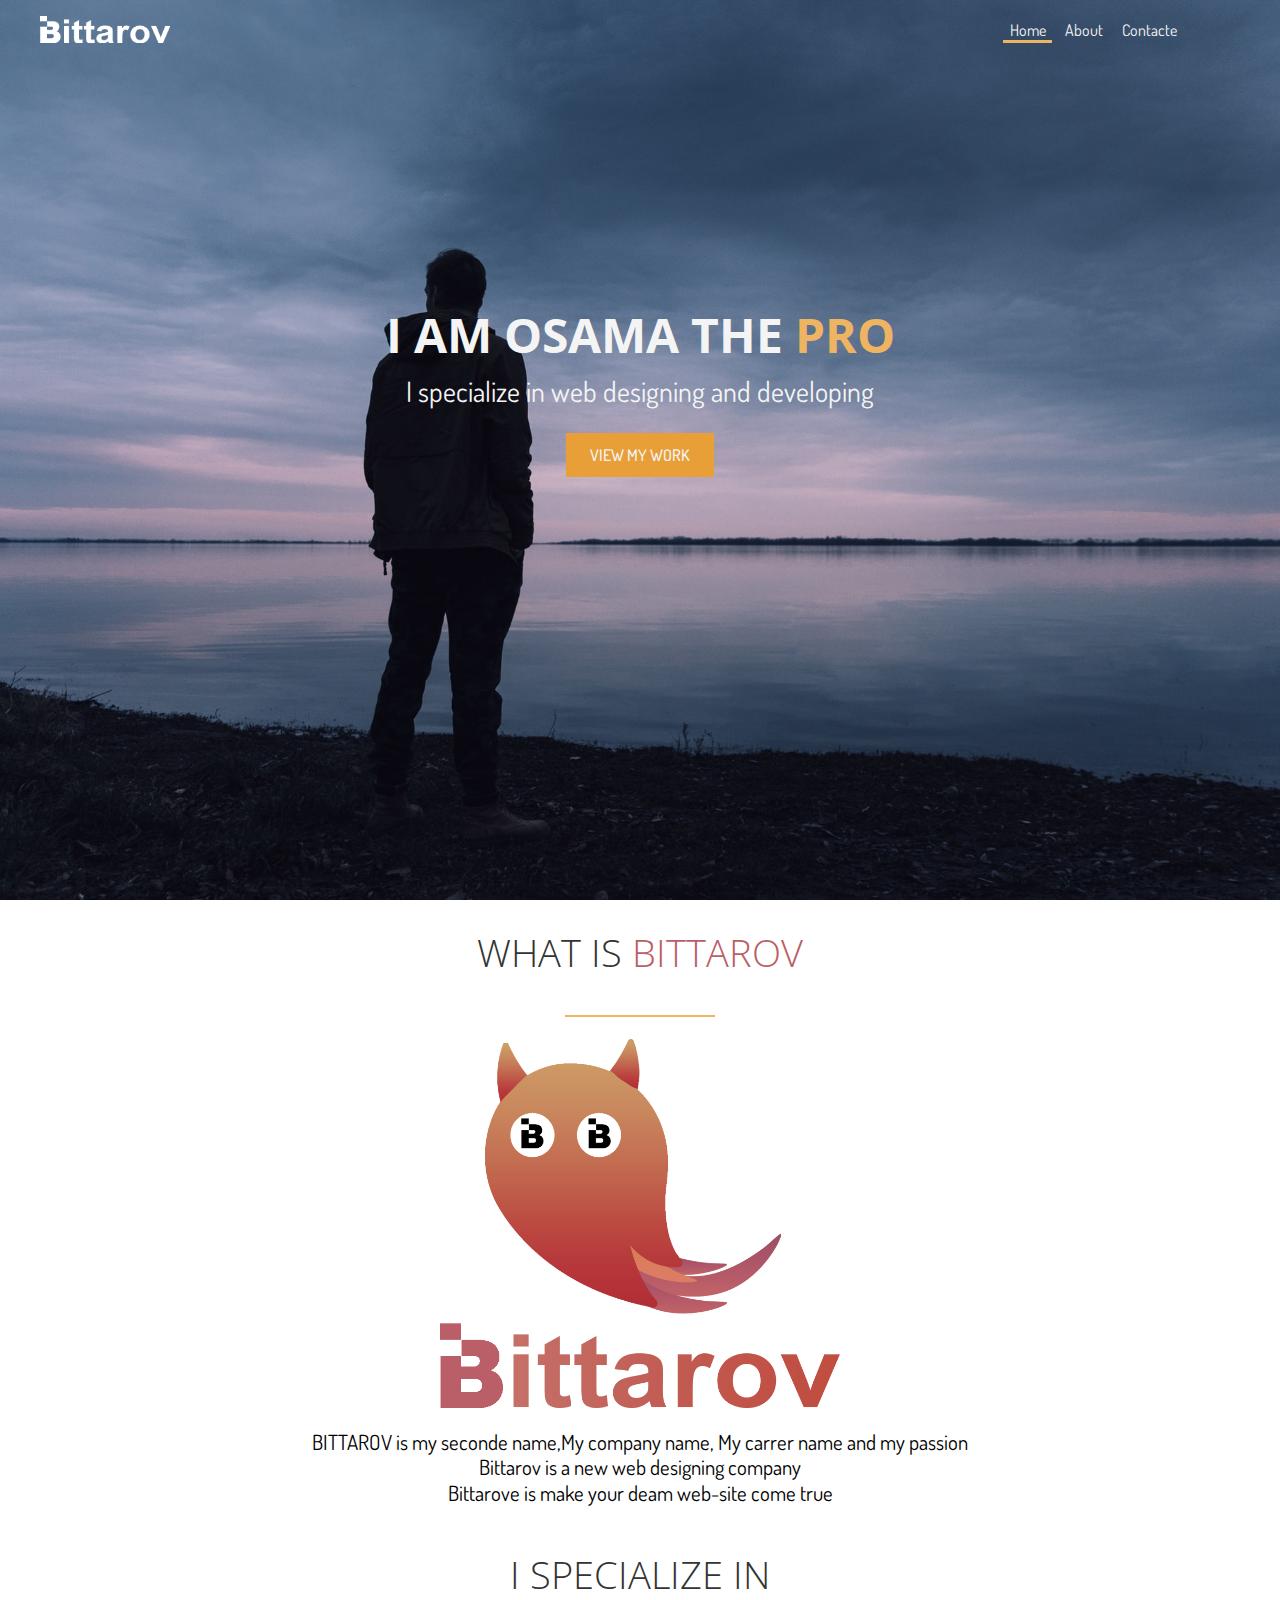
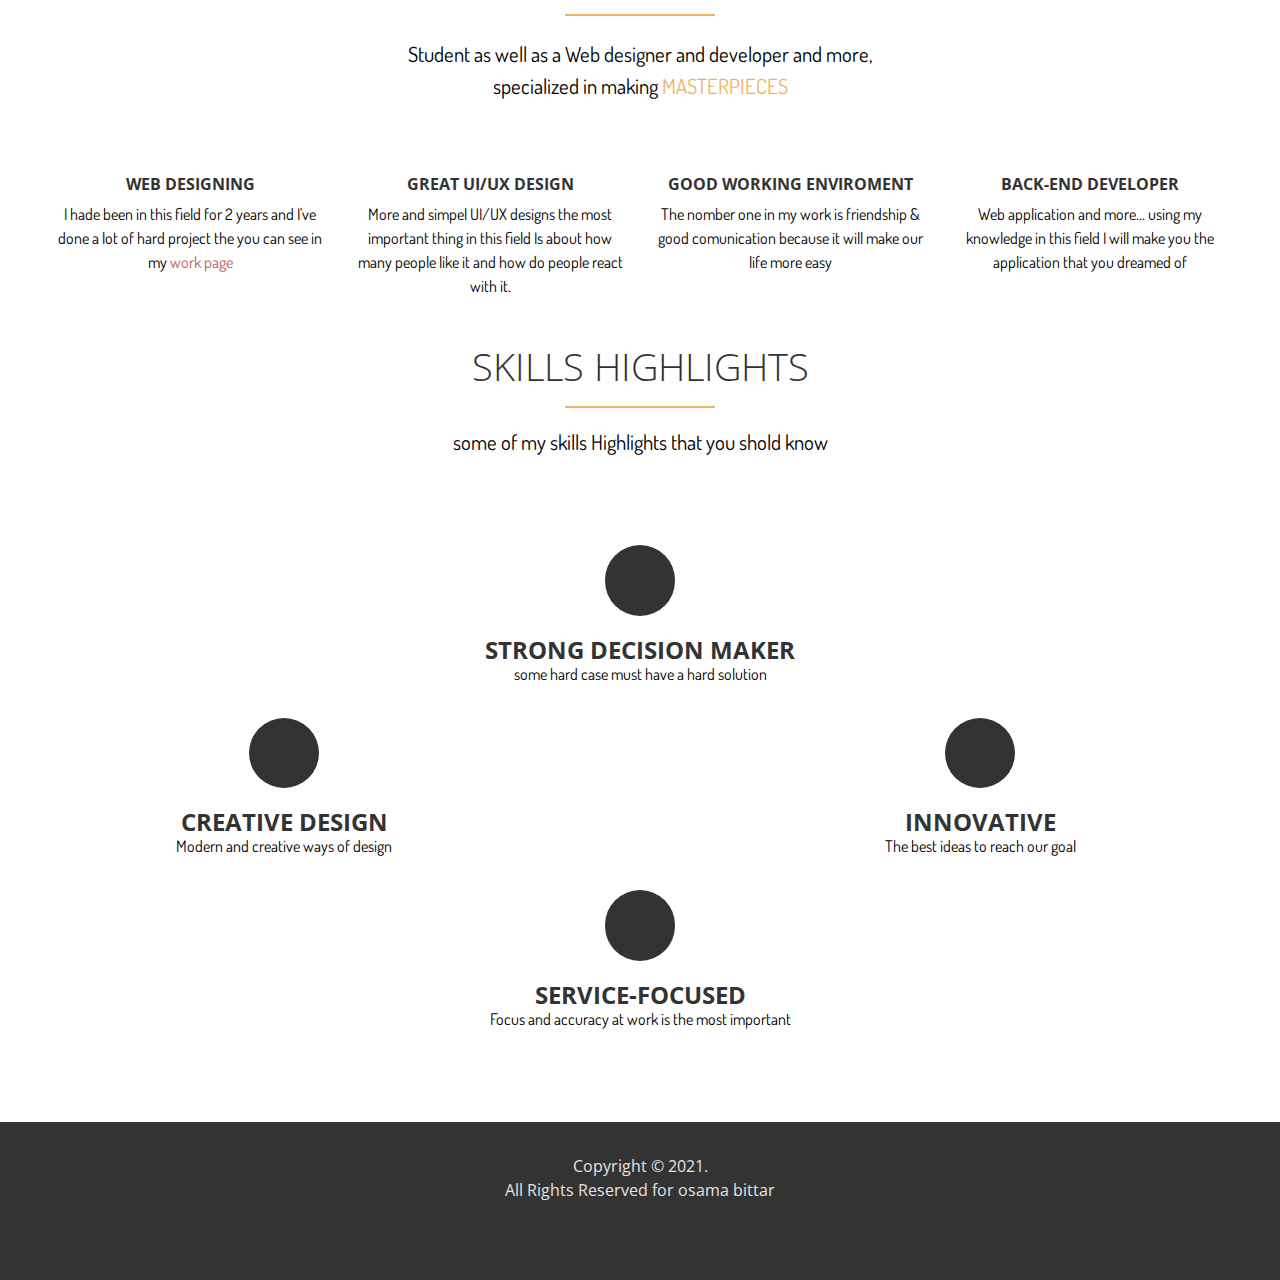
==== index.html @ 42d2ae77 "this is my protfilio" ====
<!DOCTYPE html>
<html lang="en">
<head>
    <meta charset="UTF-8">
    <meta http-equiv="X-UA-Compatible" content="IE=edge">
    <meta name="viewport" content="width=device-width, initial-scale=1.0">
    <link rel="shortcut icon" type="image/x-icon" href="/favicon.ico">
    <link rel="stylesheet" href="./css/style.css">
    <link rel="stylesheet" href="./css/mobile.css" media="screen and (max-width: 768px)" href="css/mobile.css">
    <link rel="stylesheet" href="https://use.fontawesome.com/releases/v5.7.2/css/all.css" integrity="sha384-fnmOCqbTlWIlj8LyTjo7mOUStjsKC4pOpQbqyi7RrhN7udi9RwhKkMHpvLbHG9Sr" crossorigin="anonymous">
    <link rel="preconnect" href="https://fonts.googleapis.com">
    <link rel="preconnect" href="https://fonts.gstatic.com" crossorigin>
    <link rel="preconnect" href="https://fonts.googleapis.com">
    <link rel="preconnect" href="https://fonts.gstatic.com" crossorigin>
    <link href="https://fonts.googleapis.com/css2?family=Dosis&family=Open+Sans&display=swap" rel="stylesheet">
    <link href="https://fonts.googleapis.com/css2?family=Dosis&display=swap" rel="stylesheet">
    <title>bittarov web desining & develping </title>
</head>
<body>
    <!-- home header -->
    <header id="home-header">
        <div class="continar">
            <nav class="main-nav">
                <img src="./img/logo.png" alt="">
                <ul>
                    <li><a href="index.html" class="current">Home</a></li>
                    <li><a href="./html/about.html" >About</a></li>
                    <li><a href="./html/contacte.html" >Contacte</a></li>
                </ul>
            </nav>
            <div class="header-contante">
                <h1>
                    I Am Osama The
                    <span
                      class="txt-type"
                      data-wait="3000"
                      data-words='["programer", "Designer", "bittarov"]'
                    ></span>
                  </h1>
                  <p class="main-paragraph">
                    I specialize in web designing and developing 
                  </p>
                  <a href="work.html" class="btn light-btn">View My Work</a>
            </div>
        </div>
    </header>
    <!-- bittarov seaction  -->
    <section id="bittarov">
        <h2>what is <span>bittarov</span></h2> <br>
            <div class="line"></div><br>
            <img src="./img/bittarov.png" alt="">
            <p>
                BITTAROV is my seconde name,My company name, My carrer name and my passion <br>
                Bittarov is a new web designing company <br> Bittarove is make your deam web-site come true 
            </p>
    </section>
    <!-- specialized seaction  -->
    <section id="specialized">
        <div class="top">
            <h2>I SPECIALIZE IN</h2>
            <div class="line"></div>
            <p> 
                Student as well as a Web designer and developer and more, <br>
                specialized in making <span>masterpieces</span>
            </p>
        </div>
        <div class="bottom">
            <div class="first specl-card">
                <i class="fas fa-palette"></i>
                <h2>WEB DESIGNING</h2> 
                <P>I hade been in this field for 2 years 
                and I've done a lot of hard project the you can see
                in my <a href="./html/work.html">work page</a>
                </P>
            </div>
            <div class="seconde specl-card">
                <i class="fas fa-desktop"></i>
                <h2>GREAT UI/UX DESIGN </h2>
                <P>More and simpel UI/UX designs 
                the most important thing in this field
                Is about how many people like it 
                and how do people react with it.
                </P>
            </div>
            <div class="third specl-card">
                <i class="far fa-thumbs-up"></i>
                <h2>GOOD WORKING ENVIROMENT </h2>
                <P>The nomber one in my work is 
                <span>friendship & good comunication</span>
                because it will make our life more easy 
                </P>
            </div>
            <div class="furth specl-card">
                <i class="fas fa-network-wired"></i>
                <h2>BACK-END DEVELOPER </h2> 
                <P>
                    Web application and more... 
                    using my knowledge in this field 
                    I will make you the application that you dreamed of 
                </P>
            </div>
        </div>
    </section>
<!-- skill seaction  -->
    <section id="skill">
        <div class="top-section">
            <h2>Skills Highlights</h2>
            <div class="line"></div> <br>
            <p>some of my skills Highlights that you shold know </p>
        </div>
        <div class="botoom-section">
            <div class="strong-card">
                
                <div class="border-circul"><i class="fas fa-fist-raised"></i></div>
                <h3>Strong decision maker</h3>                
                some hard case must have a hard solution
            </div>
            <div class="strong-card">
                <div class="border-circul"><i class="fas fa-pencil-ruler"></i></div>
                
                <h3>Creative design</h3>               
                Modern and creative ways of design
            </div>
            <div class="strong-card">
                <div class="border-circul"><i class="fas fa-lightbulb"></i></div>
                
                <h3>Innovative</h3>               
                The best ideas to reach our goal
            </div>
            <div class="strong-card">
                <div class="border-circul"><i class="fas fa-briefcase"></i></div>
                
                <h3>Service-focused</h3>
                Focus and accuracy at work is the most important
            </div>
        </div>

    </section>
    <!-- footer  -->
    <footer id="footer">
        <p>Copyright © 2021. <br> All Rights Reserved for osama bittar</p>
        <ul>
            <li><a href="https://www.facebook.com/osama.designer.syria/"><i class="fab fa-facebook"></i></a></li>
            <li><a href="https://www.linkedin.com/in/osama-bittar-497508206/"><i class="fab fa-linkedin"></i></a></li>
            <li><a href="https://twitter.com/BitarovT"><i class="fab fa-twitter-square"></i></a></li>
            <LI><a href="https://www.youtube.com/channel/UCOuf9TopM-0AbVxN0Rr7dKA"><i class="fab fa-youtube"></i></a></LI>
        </ul>
    </footer>
    <script src="js/typewriter.js"></script>
</body>
</html>
---- css/style.css ----
/* core styling */ 
:root {
    --max-width : 1200px ; 
    --min-width : 768px ; 
    --main-color : #eeb462 ; 
    --secondery-color : #ba5e68 ; 
    --light-color :#f4f4f4 ; 
    --dark-color :#333 ; 
}
*{
    padding: 0;
    margin: 0;
    box-sizing: border-box;
}
body {
    font-family: 'Dosis', sans-serif;
    background-color: #fff;
    line-height: 1.5rem;
}
h1 , h2 ,h3 ,h4, h5 , h6 {
    font-family: 'Open Sans', sans-ser; 
    text-transform: uppercase;
    color: var(--dark-color);
} 
a {
    text-decoration: none;
    color: var(--light-color);
}
ul {
    list-style: none;
}
img { 
    width : 100% ; 
}

/* utilitis */  
.continar { 
    max-width: var(--max-width);
    margin: auto;
    align-items: center;
    justify-content: center;
}
.main-paragraph{
    font-size: 1.75rem;
    color: var(--light-color);
}
.btn { 
    margin : 1.3rem ; 
    padding: 0.75rem 1.5rem ;
    text-transform: uppercase;
    font-weight: 500;
}
.btn:hover { 
    background-color: var(--main-color);
    border-radius: 20px;
    transition: border-radius 0.5s , background-color  0.5s;
}

.light-btn { 
    background-color: #e99f38;
    color: var(--light-color);
}
.line {
    width: 150px;
    height: 2px;
    background-color: var(--main-color);
    display: inline-block;
}
.specl-card {
    width: 100%;
    height: 100%;
    text-align: center;
    padding: 1rem;
    transition: all 1s;
}
.specl-card:hover ,.specl-card i:hover {
    background-color: #e4e3e3;
    border-radius: 25px;
}
/* home-header */
#home-header { 
    background: url('../img/showcase.jpg') no-repeat center center/cover;
    height: 100vh;
}
#home-header .main-nav {
    display: grid;
    grid-template-columns: 8fr 2fr;
    justify-content: center;
    align-items: center;
    padding: 1rem 0 ;
}
#home-header .main-nav img { 
    width: 130px;
}
#home-header .main-nav ul {
    display: flex;
}
#home-header .main-nav ul li a { 
    padding: 0 0.4rem;
    border-bottom: 3px transparent solid;
    margin: 0.2rem;
    transition: border-color 0.5s;
}
#home-header .main-nav ul li .current { 
    border-color: var(--main-color);
}
#home-header .main-nav ul li a:hover { 
    border-color: var(--main-color)
}
#home-header .header-contante { 
    text-align: center;
    justify-content: center;
    padding: 22% 0;
}
#home-header .header-contante h1 {
    font-size: 3rem;
    margin-bottom: 2rem;
    color:var(--light-color);
}
#home-header .header-contante h1 span {
    color : var(--main-color);
}
#home-header .header-contante p {
    margin-bottom: 2.5rem;
}
/* bittarov */
#bittarov{
    text-align: center;
    justify-content: center;
    align-items: center;
}
#bittarov h2 {
    font-size: 2.4rem;
    font-weight: 200;
    color: var(--dark-color);
    margin-top: 2.5rem;
    margin-bottom: 0.7rem;
}
#bittarov h2 span {
    color: var(--secondery-color);
}
#bittarov img {
    width: 400px;
    margin: 1rem 0;
    transition: all 0.5s;
}
#bittarov img:hover {
    width: 450px;
}
#bittarov  p {
    font-size: 1.3rem;
    margin-bottom: 1rem;
    line-height: 1.6rem;
}
/* specialized */
/* specialized */
/* specialized */
#specialized {
    display: grid;
    justify-content: center;
    align-items: center;
    grid-gap: 2rem;
}
#specialized .top {
    text-align: center;
    align-items: center;
    justify-content: center;
}
#specialized .top h2 { 
    font-size: 2.4rem;
    font-weight: 200;
    color: var(--dark-color);
    margin-top: 2.5rem;
    margin-bottom: 0.7rem;
}
#specialized .top p {
    font-size: 1.3rem;
    margin: 1rem 0;
    line-height: 2rem;
}
#specialized .top p span {
    color: var(--main-color);
    text-transform: uppercase;
}
#specialized .bottom {
    max-width: var(--max-width); 
    display: grid;
    justify-content: center;
    align-items: center;
    grid-template-columns: repeat(4,1fr);
}
#specialized .bottom .specl-card i {
    font-size: 2rem;
    color: var(--main-color);
}
#specialized .bottom .specl-card h2 {
    text-transform: uppercase;
    color: var(--dark-color);
    font-size: 1rem;
    margin: 0.4rem;
}
#specialized .bottom .specl-card a {
    color:var(--secondery-color);
}
/* skill highlight */
/* skill highlight */
/* skill highlight */
#skill { 
    display: grid;
    grid-template-rows: 1fr 4fr;
    justify-content: center;
    align-items: center;
    text-align: center;
}
#skill .top-section h2 {
    font-size: 2.4rem;
    font-weight: 200;
    color: var(--dark-color);
    margin-top: 2.5rem;
    margin-bottom: 0.7rem;
}
#skill .top-section p {
    font-size: 1.3rem;
    margin: 1rem 0 ;
}
#skill .botoom-section {
    display: grid;
    grid-template-columns: repeat(4,1fr);
    grid-gap: 1rem;
    justify-content: center;
    align-items: center;
}
#skill .botoom-section .strong-card:first-child {
    grid-column: 1 / spam  ; 
}
#skill .botoom-section .strong-card:last-child {
    grid-column: 1 / spam  ;  
}
#skill .botoom-section .strong-card:nth-child(3){
    grid-column-start:4 ;
}
#skill .botoom-section .strong-card .border-circul {
    color: var(--main-color);
    display: inline-block;
    background-color: #333;
    font-size: 3rem;
    padding: 2.2rem;
    margin: 1rem;
    border-radius: 50%;
    transition: all 0.5s;
    text-align: center;
}
#skill .botoom-section .strong-card .border-circul:hover {
    font-size: 4rem;
    color: #333;
    background-color: #eeb462;
}
#skill .botoom-section .strong-card h3 {
    font-size: 1.5rem;
}
/* footer */
/* footer */
/* footer */
#footer {
    padding: 2rem 0;
    text-align: center;
    background-color: #333;
    font-family: 'Open Sans', sans-ser;
    color: #e4e3e3;
    margin-top: 2rem;
}
#footer ul {
    display: flex;
    justify-content: center;
    align-items: center;
    margin-top: 1rem;
}
#footer ul li a{
    font-size: 2rem;
    color: #e4e3e3;
    margin : 0 1rem;
}
#footer ul li a:hover { 
    color: var(--secondery-color);
}
/* about page */
/* about page */
/* about page */
/* about page */
#second-nav { 
    background: url('../img/showcase.jpg') no-repeat center center / cover;
    display: grid;
    justify-content: center;
    align-items: center;
    border-bottom: 3px solid #eeb462;
}
.seconde-nav-continar { 
    max-width : 1200px ; 
    display: grid;
    grid-template-columns: 8fr 2fr;
    justify-content: center;
    align-items: center;
    margin: 1.75rem 0 ;
}
.seconde-nav-continar img { 
    width: 100px;
}
.seconde-nav-continar ul {
    display: flex;
}
.seconde-nav-continar ul li a { 
    font-weight: 500;
    padding: 0 0.4rem;
    border-bottom: 3px transparent solid;
    margin: 0.2rem;
    transition: border-color 0.5s;
}
.seconde-nav-continar ul li .current { 
    border-color: var(--main-color);
}
.seconde-nav-continar ul li a:hover { 
    border-color: var(--main-color)
}
/* about-me-section */
#aboutme {
    display: flex;
    flex-direction: column;
    justify-content: center;
    align-items: center;
}
#aboutme h2 { 
    font-size: 2rem;
    font-weight: 200;
    color: var(--dark-color);
    margin-top: 2.5rem;
    margin-bottom: 0.7rem;
    line-height: 2.5rem;
    text-align: center;
}
#aboutme h2 span {
    color: #eeb462;
}
#aboutme .about-me {
    display: flex;
    flex-direction: column;
    justify-content: center;
    align-items: center;
    border-bottom: 3px solid #eeb462;
}
#aboutme .about-me h2 {
    color: #eeb462;
    font-size: 1.5rem;
}
#aboutme .about-me .summry { 
    display: flex;
    flex-direction: row;
    justify-content: center;
    align-items: center;
    padding: 1rem 0;
}
#aboutme .about-me .summry .my-photo { 
    width: 200px;
    height: 200px;
    background: url('../img/my-photo.jpg') no-repeat center center/cover;
    border-right: 5px solid #eeb462;
}
#aboutme .about-me .summry p {
    font-size: 1rem;
    font-weight: 600;
    text-align: center;
    padding: 1rem ;
}
#aboutme .education { 

    border-bottom: 3px solid #eeb462;
}
#aboutme .education h2 { 
    text-align: center;
    color: #eeb462;
    margin-bottom: 1.5rem;
    font-size: 1.5rem;
}
#aboutme .education p { 
    font-size: 1rem;
    font-weight: 600;
    text-align: center;
    margin-bottom: 2rem;
}
#aboutme .tech-skill { 
    display: flex;
    flex-direction: column;
    padding: 1rem 0 ;
    border-bottom: 3px solid #eeb462;
}
#aboutme .tech-skill h2 {
     font-size: 1.5rem;
     color: #eeb462;
     text-align: center;
}
#aboutme .tech-skill p { 
    font-size: 1rem;
    font-weight: 600;
    text-align: center;
    margin : 1rem 0 ; 

    
}
.cards { 
    display: grid;
    grid-template-columns: 1fr 1fr 1fr ;
    grid-template-rows: 1fr 1fr  ;
    justify-content: center;
    align-items: center;
    grid-gap: 1rem;
}

#aboutme .tech-skill .tech-card  {
    display: flex;
    flex-direction: column;
    justify-content: center;
    align-items: center;
    text-align: center;
    font-size: 1rem;
    background-color: #333;
    border-radius: 25px;
    padding: 1rem;
    width : 200px;
    height: 200px; 
    transition: all 0.5s;
} 
#aboutme .tech-skill .tech-card:hover { 
    width: 230px;
    height: 230px;
}
#aboutme .tech-skill .tech-card h3 { 
    color: #f4f4f4;
}
#aboutme .tech-skill .tech-card img  {
    width: 50px;
    height: 50px;
    margin: 0.5rem 0;
    
}
#aboutme .tech-skill .tech-card .css-percentig-bar { 
    width: 100%;
    height: 12px;
    border-radius: 4px;
    margin-top: 1rem  ;
    background-color: #f4f4f4;
    padding: 2px;
}
#aboutme .tech-skill .tech-card .css-percentig  {
    width: 95%;
    height: 100%;
    background-color: #eeb462;
}

#aboutme .tech-skill .tech-card .html-percentig-bar { 
    width: 100%;
    height: 12px;
    border-radius: 4px;
    margin-top: 1rem  ;
    background-color: #f4f4f4;
    padding: 2px;
}
#aboutme .tech-skill .tech-card .html-percentig  {
    width: 100%;
    height: 100%;
    background-color: #eeb462;
}
#aboutme .tech-skill .tech-card .js-percentig-bar { 
    width: 100%;
    height: 12px;
    border-radius: 4px;
    margin-top: 1rem  ;
    background-color: #f4f4f4;
    padding: 2px;
}
#aboutme .tech-skill .tech-card .js-percentig  {
    width: 40%;
    height: 100%;
    background-color: #eeb462;
}
#aboutme .tech-skill .tech-card .py-percentig-bar { 
    width: 100%;
    height: 12px;
    border-radius: 4px;
    margin-top: 1rem  ;
    background-color: #f4f4f4;
    padding: 2px;
}
#aboutme .tech-skill .tech-card .py-percentig  {
    width: 50%;
    height: 100%;
    background-color: #eeb462;
}
#aboutme .tech-skill .tech-card .ph-percentig-bar { 
    width: 100%;
    height: 12px;
    border-radius: 4px;
    margin-top: 1rem  ;
    background-color: #f4f4f4;
    padding: 2px;
}
#aboutme .tech-skill .tech-card .ph-percentig  {
    width: 80%;
    height: 100%;
    background-color: #eeb462;
}
#aboutme .tech-skill .tech-card .ms-percentig-bar { 
    width: 100%;
    height: 12px;
    border-radius: 4px;
    margin-top: 1rem  ;
    background-color: #f4f4f4;
    padding: 2px;
}
#aboutme .tech-skill .tech-card .ms-percentig  {
    width: 70%;
    height: 100%;
    background-color: #eeb462;
}
#aboutme .language {
     display: flex;
     flex-direction: column;
     justify-content: center;
     align-items: center;
     text-align: center;
     padding: 1rem;
     border-bottom: 3px solid #eeb462 ;
}
#aboutme .language h2 {
    text-align: center;
    color: #eeb462;
    margin-bottom: 1.5rem;
    font-size: 1.5rem;
}
#aboutme .language .lang-cards {
    display: grid;
    grid-template-columns: 1fr 1fr 1fr ;
    grid-gap: 1rem;
}
#aboutme .language .lang-cards .l-card { 
    text-align: center;
    justify-content: center;
    align-items: center;
    background-color: #eeb462;
    padding: 1rem;
    border-radius: 10px;
}
#aboutme .language .lang-cards .l-card P {
    color: #fff;
}
/*contacte page*/
#contact { 
    justify-content: center;
    align-items: center;
    padding: 2rem;
}
#contact .contacte-continar {
    text-align: center;
    display: flex;
    flex-direction: column;
    justify-content: center;
    align-items: center;
}
#contact .contacte-continar  h2  {
    font-size: 1.5rem;
    margin-bottom: 1rem;
    max-width: 1200px;
}
#contact .contacte-continar form { 
    display: grid;
    grid-gap: 1rem;
    margin: 1rem 0;
}
#contact .contacte-continar form .text-fields { 
    display: grid;
    grid-template-columns: 1fr 1fr ;
    grid-template-rows: 1fr 1fr 3fr ;
    grid-gap: 1rem;
}
#contact .contacte-continar form textarea,input { 
    font-family: 'Dosis', sans-serif;
    padding: 0.5rem 1rem;
    width: 400px;
}

#contact .contacte-continar form button{
    font-family: 'Dosis', sans-serif;
    padding: 0.5rem 1rem;
    background-color: #333;
    color: #eeb462;
    border: none;
    transition: all 0.5s;
    border-radius: 25px;
    text-transform: uppercase;
    font-weight: 600;
}
#contact .contacte-continar form button:hover { 
    color: #333;
    background-color: #eeb462;;
}
#contact .contacte-continar .personal { 
    display: flex;
    flex-direction: column;
    justify-content: center;
    align-items: center;
    margin: 1rem;
}
.personal-cards { 
    display: flex;
    flex-direction: row;
    padding: 1rem;
}
.personal-cards .crd  {
    background-color: #333;
    color: #e4e3e3;
    margin:0  1rem ;
    padding: 1rem;
    width: 250px;
    transition: all 0.5s;
    margin: 1rem;
}
.personal-cards .crd:hover { 
    background-color: #eeb462;
    color: #333;
    border-radius: 20px;
}
.personal-cards .crd h2 { 
    font-size: 2rem;
    color: #e4e3e3;
    
}
.personal-cards .crd i { 
    font-size: 3rem;
    margin-bottom: 1rem;
}
.personal-cards .crd p { 
    font-size: 1rem;
}
---- css/mobile.css ----
#home-header  {
    height: 50vh;
}
#home-header .main-nav {
    display : flex;
    flex-direction: column;
}
#home-header .main-nav ul {
    margin-top: 1rem;
}
#home-header .header-contante h1  {
    font-size: 1.5rem;
}
#home-header .header-contante p {
    font-size: 1rem;
}
#bittarov h2 {
    font-size: 1.5rem;
}
#bittarov img {
    width: 250px;
}
#bittarov img:hover { 
    width : 270px ; 
}
#bittarov  p  { 
    font-size: 1rem;
}
.line { 
    width: 100px ; 
}
#specialized .top h2 {
    font-size: 1.5rem;
}
#specialized .top p { 
    font-size: 1rem;
}
#specialized .bottom {
    display: block;
}
#skill .top-section h2 { 
    font-size: 1.5rem;
}
#skill .top-section p {
    font-size: 1rem;
}
#skill .botoom-section  { 
    display: block;
}
#second-nav {
    height: 30vh;
    width: 100%;
}
.seconde-nav-continar { 
    display: flex;
    flex-direction: column;
    justify-content: center;
    align-items: center;
}
.seconde-nav-continar img { 
    margin: 1rem 0 ;
}
#aboutme .about-me {
    display: flex;
    flex-direction: column;
    justify-content: center;
    align-items: center;
}
#aboutme .about-me .summry { 
    display: flex;
    flex-direction: column;
    justify-content: center;
    align-items: center;
}
#aboutme .about-me .summry .my-photo  { 
    border-right: 0px solid #eeb462;
    border-bottom: 5px solid #eeb462;
}
#aboutme .tech-skill .cards  {
    display: flex;
    flex-direction: column;
}
#aboutme .language .lang-cards {
    display: flex;
    flex-direction: column;
}
#contact .contacte-continar form .text-fields  { 
    display: flex;
    flex-direction:column;
}
#contact .contacte-continar form textarea,input { 
    width: 275px;
}
.personal-cards { 
    display: flex;
    flex-direction: column;
}
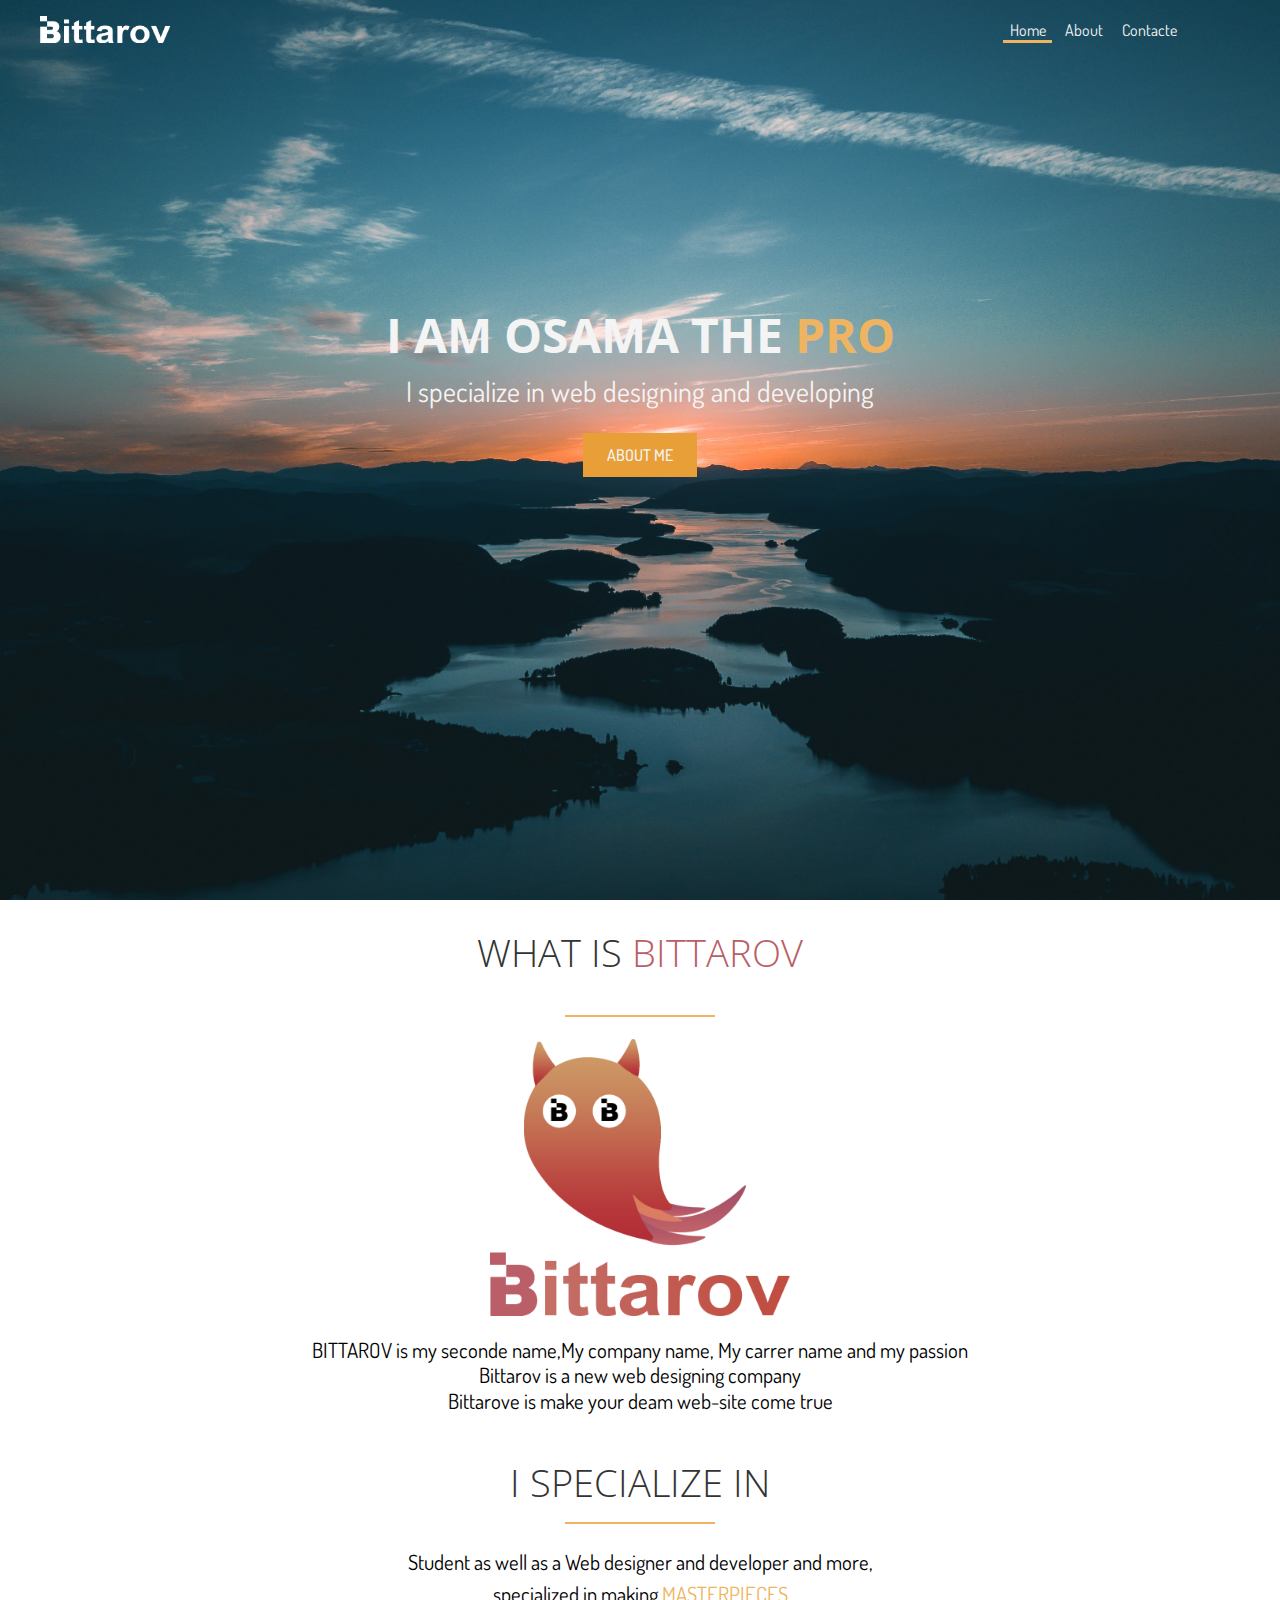
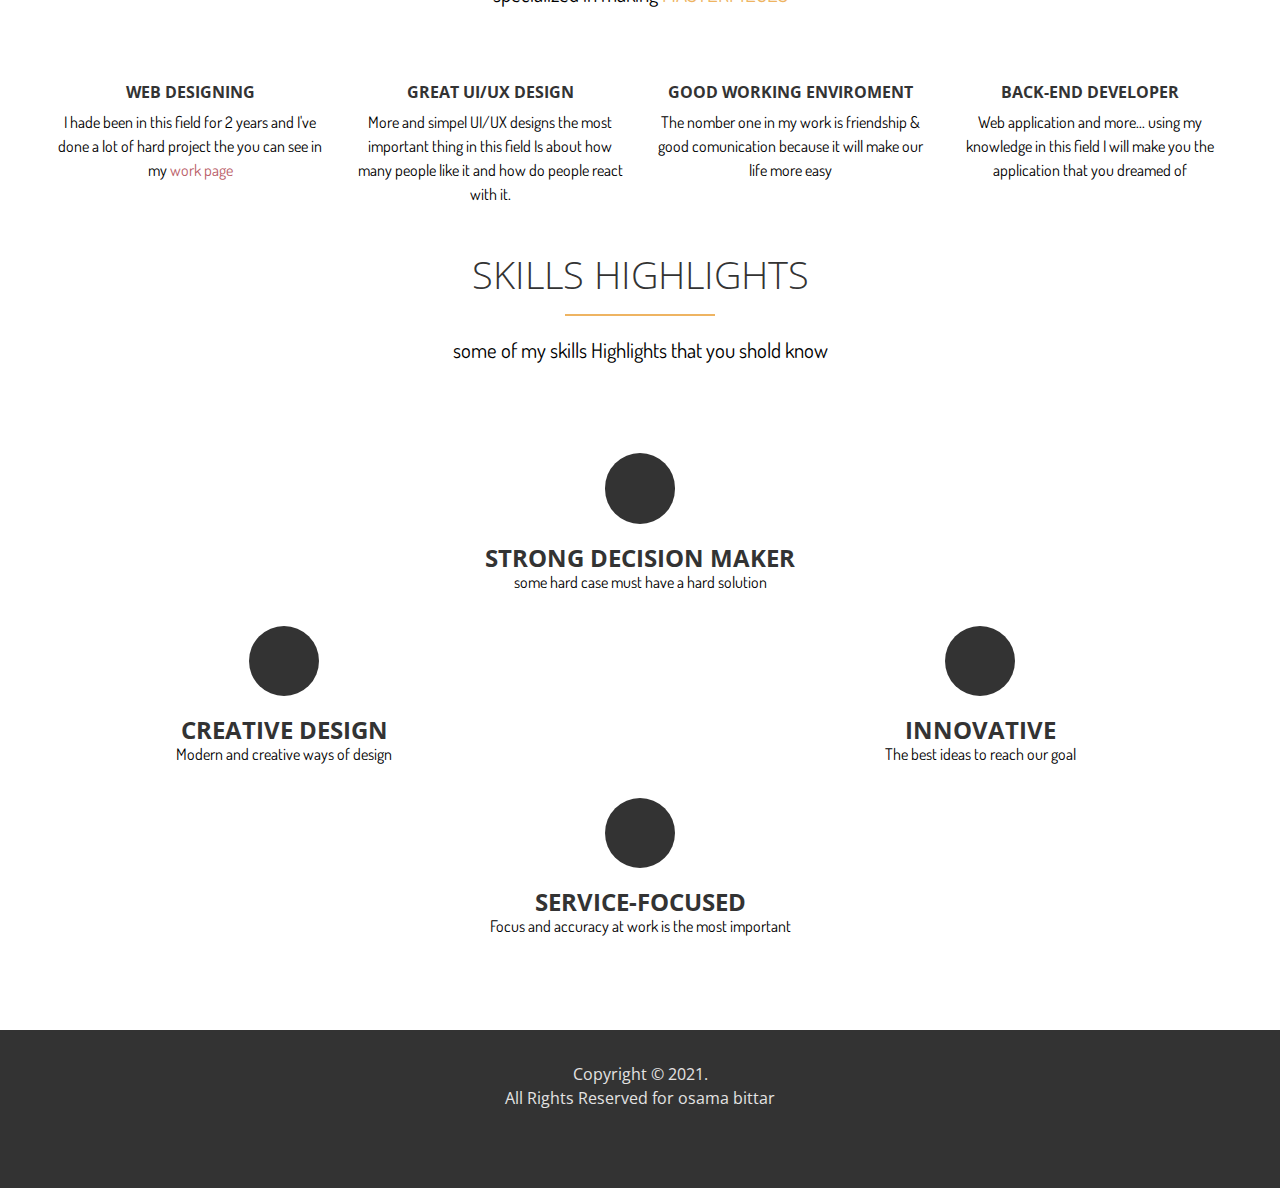
==== commit c623ee67: "Update index.html" ====
--- a/index.html
+++ b/index.html
@@ -40,7 +40,7 @@
                   <p class="main-paragraph">
                     I specialize in web designing and developing 
                   </p>
-                  <a href="work.html" class="btn light-btn">View My Work</a>
+                  <a href="./html/about.html" class="btn light-btn">About me</menu></a>
             </div>
         </div>
     </header>
--- a/css/style.css
+++ b/css/style.css
@@ -140,12 +140,12 @@
     color: var(--secondery-color);
 }
 #bittarov img {
-    width: 400px;
+    width: 300px;
     margin: 1rem 0;
     transition: all 0.5s;
 }
-#bittarov img:hover {
-    width: 450px;
+#bittarov img:hover { 
+    width: 330px;
 }
 #bittarov  p {
     font-size: 1.3rem;
@@ -641,3 +641,11 @@
 }
 
 
+@keyframes shrink {
+  0% {
+    width: 300px;
+  }
+  100% {
+    width: 340px;
+  }
+}